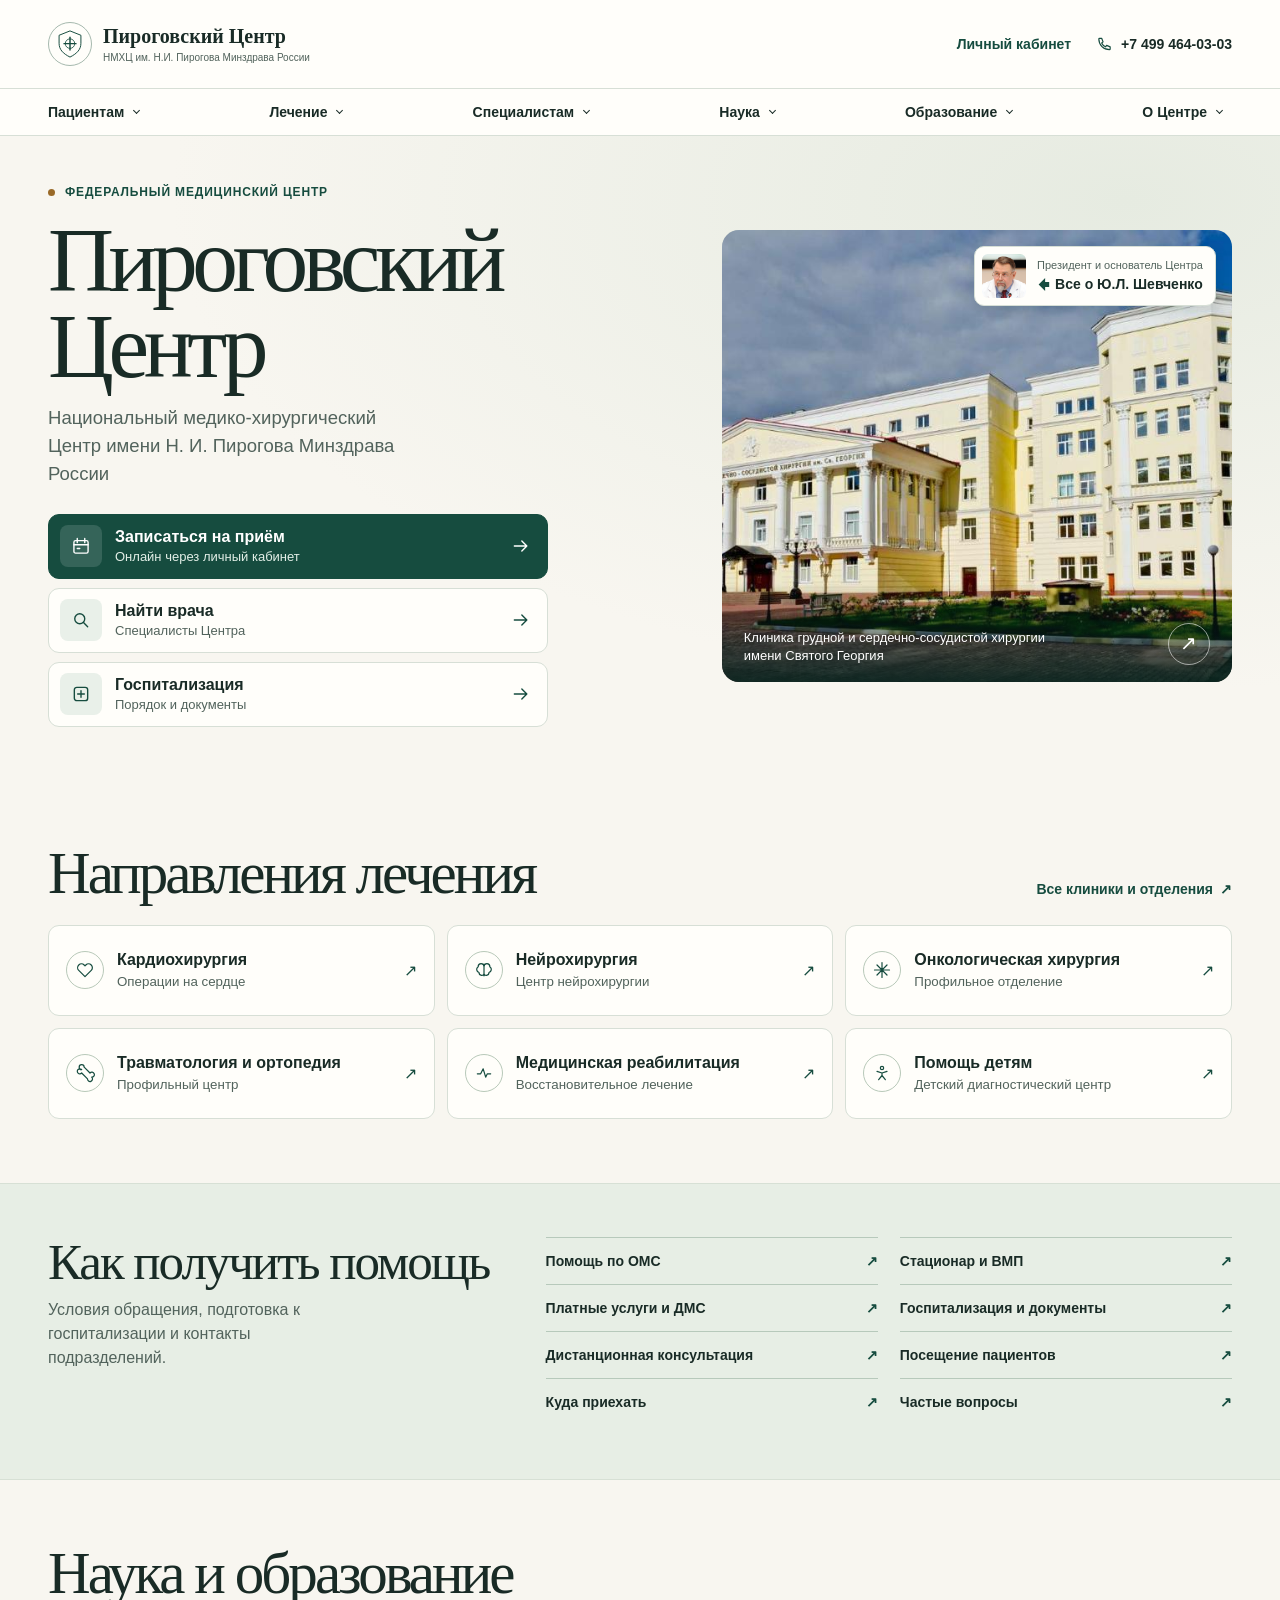
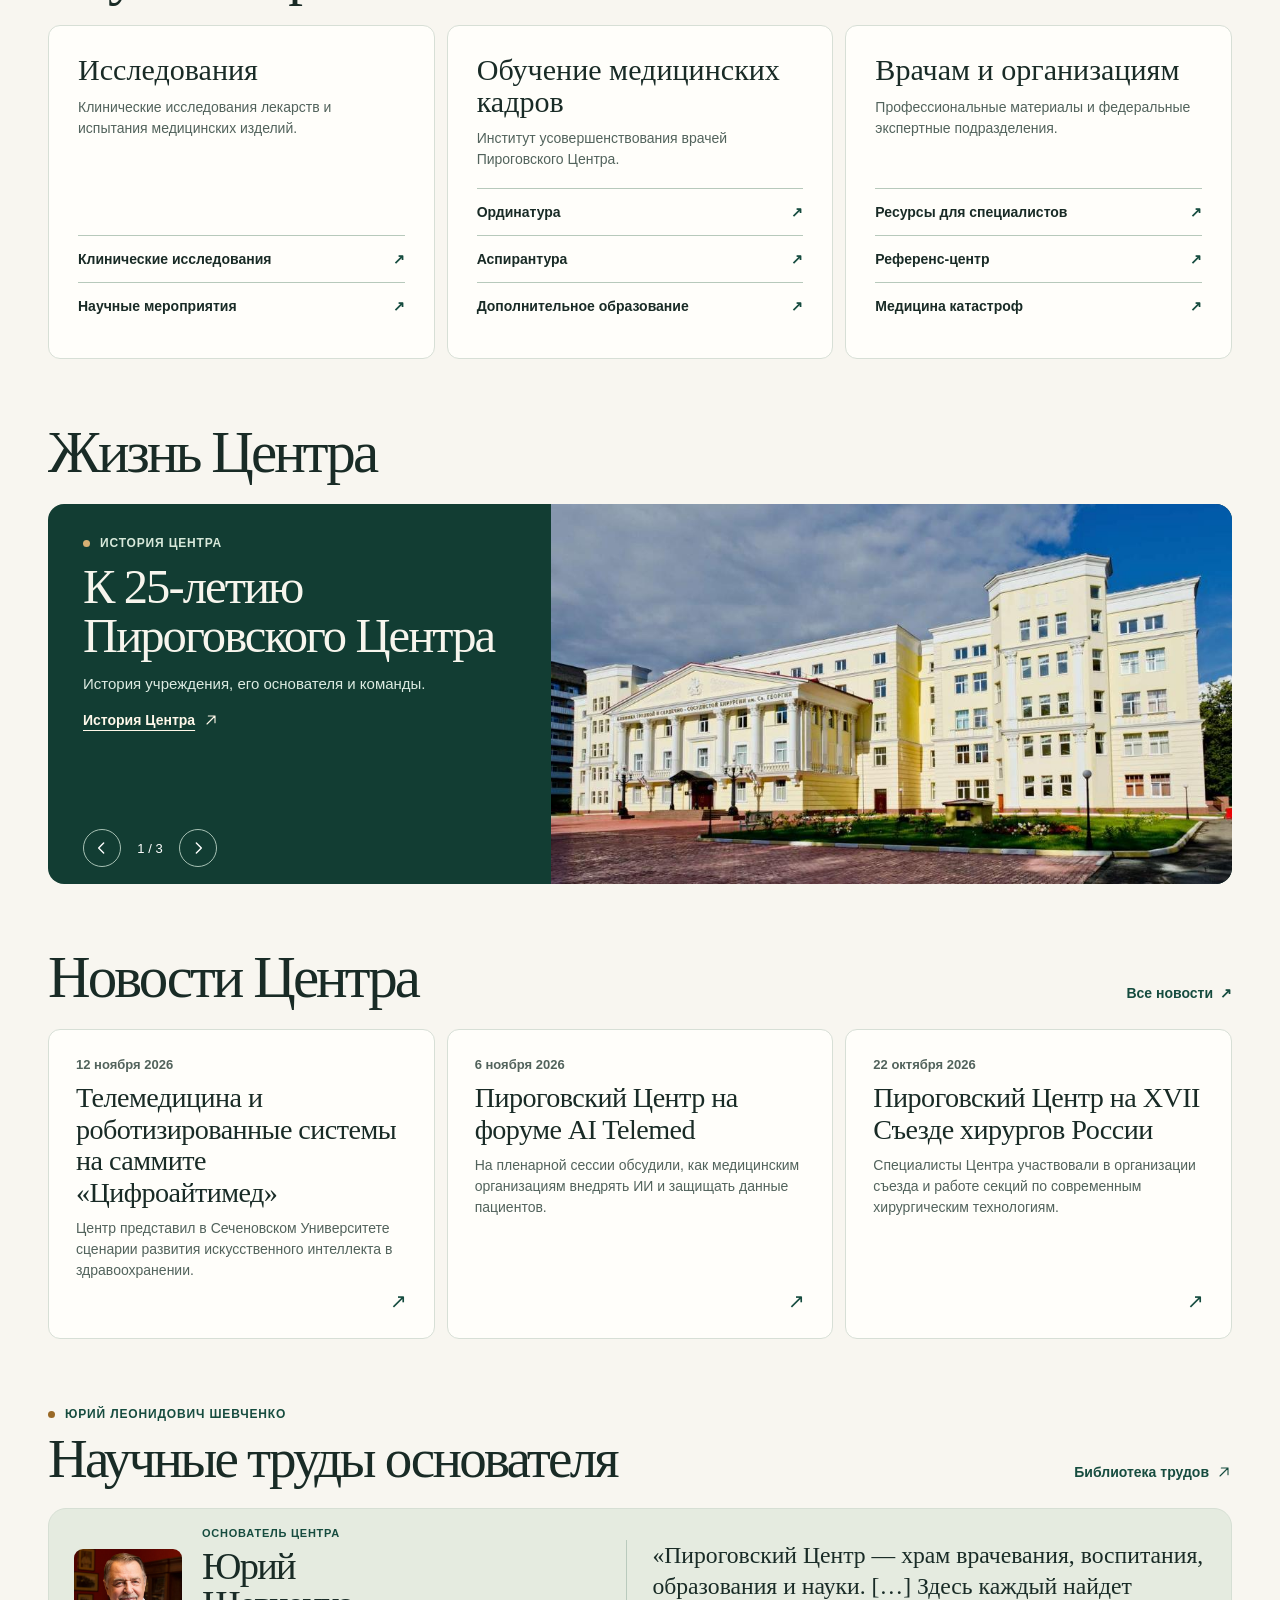
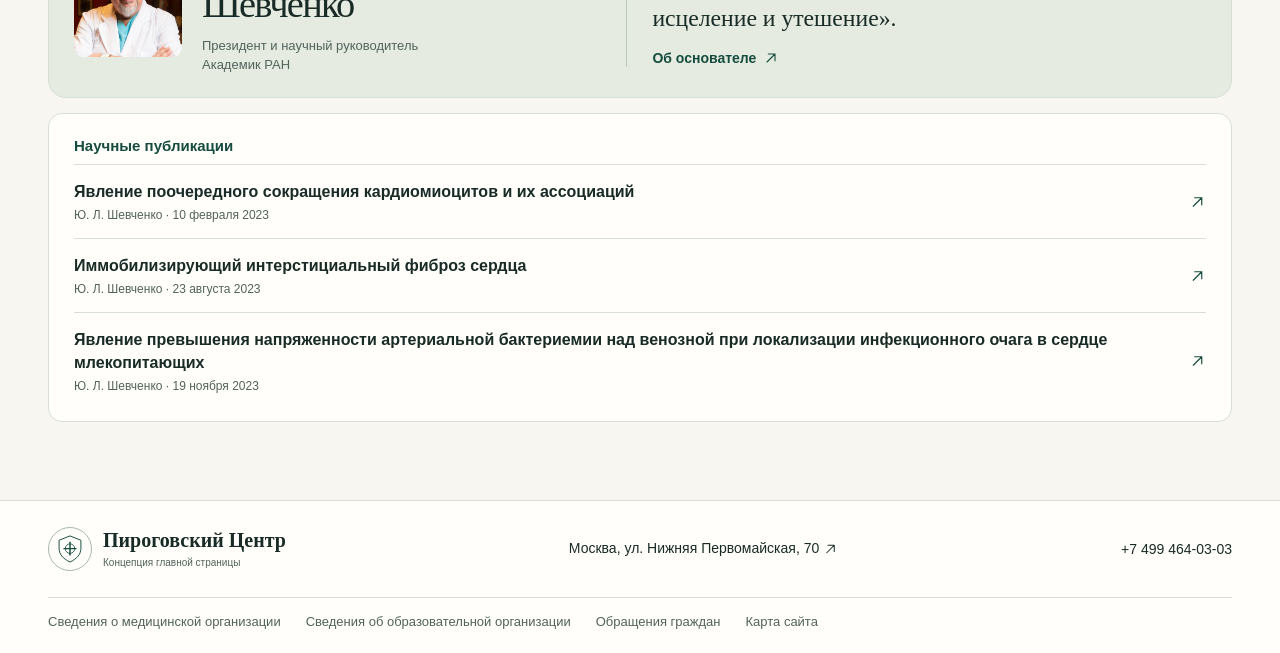
==== prototype/index.html @ cbcdd525 "Publish medical center prototype and site structure" ====
<!doctype html>
<html lang="ru">
<head>
  <meta charset="utf-8">
  <meta name="viewport" content="width=device-width, initial-scale=1">
  <meta name="robots" content="noindex">
  <meta name="description" content="Концепция главной страницы Пироговского Центра.">
  <title>Пироговский Центр — прототип главной</title>
  <link rel="stylesheet" href="styles.css">
  <script src="prototype.js" defer></script>
</head>
<body>
  <a class="skip" href="#main">К основному содержанию</a>
  <header class="site-header">
    <div class="wrap header-row">
      <a href="#main" class="brand"><span class="brand-mark" aria-hidden="true"><svg viewBox="0 0 44 44" fill="none"><path d="M22 4 37 10v11c0 8.5-5.2 14-15 19C12.2 35 7 29.5 7 21V10L22 4Z" stroke="currentColor" stroke-width="1.35"/><path d="M22 12v19M13 21.5h18" stroke="currentColor" stroke-width="2"/><circle cx="22" cy="21.5" r="6.5" stroke="currentColor" stroke-width="1.15"/></svg></span><span><strong>Пироговский Центр</strong><small>НМХЦ им. Н.И. Пирогова Минздрава России</small></span></a>
      <button class="mobile-toggle" type="button" aria-expanded="false" aria-controls="navigation" aria-label="Открыть меню"><svg aria-hidden="true" viewBox="0 0 24 24" fill="none" stroke="currentColor" stroke-width="1.65" stroke-linecap="round" stroke-linejoin="round"><path d="M4 7h16M4 12h16M4 17h16"/></svg></button>
      <div class="header-tools"><a class="cabinet" href="https://www.pirogov-center.ru/appointment/">Личный кабинет</a><a class="header-phone" href="tel:+74994640303"><svg aria-hidden="true" viewBox="0 0 24 24" fill="none" stroke="currentColor" stroke-width="1.65" stroke-linecap="round" stroke-linejoin="round"><path d="M8 4H5a1 1 0 0 0-1 1 15 15 0 0 0 15 15 1 1 0 0 0 1-1v-3l-5-2-1.5 2a11 11 0 0 1-5.5-5.5L10 9Z"/></svg> <span>+7 499 464-03-03</span></a></div>
    </div>
    <nav id="navigation" aria-label="Основное меню"><div class="wrap nav-row">
        <details name="main-menu"><summary>Пациентам</summary><div class="nav-panel"><a href="#patient-guide">Как обратиться</a><a href="https://www.pirogov-center.ru/appointment/">Запись на приём</a><a href="https://www.pirogov-center.ru/patient/specialists/">Врачи</a><a href="https://www.pirogov-center.ru/patient/hospital/terms-admission/">Госпитализация</a><a href="https://www.pirogov-center.ru/patient/hospital/compulsory-health-insurance/">Помощь по ОМС</a><a href="https://www.pirogov-center.ru/patient/price/">Платные услуги и ДМС</a><a href="https://www.pirogov-center.ru/patient/telemedicine/">Телемедицина</a><a href="https://www.pirogov-center.ru/appointment/">Личный кабинет</a></div></details>
        <details name="main-menu"><summary>Лечение</summary><div class="nav-panel"><a href="#treatment">Направления лечения</a><a href="https://www.pirogov-center.ru/patient/hospital/department/">Клиники и отделения</a><a href="https://www.pirogov-center.ru/patient/policlinics/">Амбулаторная помощь</a><a href="https://www.pirogov-center.ru/patient/helping-children/">Помощь детям</a><a href="https://www.pirogov-center.ru/patient/innovative-technologies/">Технологии и диагностика</a></div></details>
        <details name="main-menu"><summary>Специалистам</summary><div class="nav-panel"><a href="https://www.pirogov-center.ru/specialist/">Ресурсы для специалистов</a><a href="https://www.pirogov-center.ru/about/press-centre/events/">Конференции</a><a href="https://www.pirogov-center.ru/specialist/reference-center/">Референс-центр</a><a href="https://www.pirogov-center.ru/about/structure/federal-center-disaster-medicine/">Медицина катастроф</a></div></details>
        <details name="main-menu"><summary>Наука</summary><div class="nav-panel"><a href="https://www.pirogov-center.ru/science/clinical-trials/">Клинические исследования и испытания</a><a href="https://www.pirogov-center.ru/about/press-centre/events/">Научные мероприятия</a><a href="https://www.pirogov-center.ru/about/structure/local-ethical-committee/">Этический комитет</a><a href="https://www.pirogov-center.ru/about/structure/dissertational-council/">Диссертационный совет</a><a href="#academic">Наука и образование на главной</a></div></details>
        <details name="main-menu"><summary>Образование</summary><div class="nav-panel"><a href="https://www.pirogov-center.ru/education/institute/">Институт усовершенствования врачей</a><a href="https://www.pirogov-center.ru/education/institute/traineeship/">Ординатура</a><a href="https://www.pirogov-center.ru/education/institute/postgraduate/">Аспирантура</a><a href="https://www.pirogov-center.ru/education/institute/additional-education/">Дополнительное образование</a><a href="https://www.pirogov-center.ru/education/institute/common/">Сведения об образовательной организации</a></div></details>
        <details name="main-menu"><summary>О Центре</summary><div class="nav-panel"><a href="https://www.pirogov-center.ru/about/">Сведения о медицинской организации</a><a href="https://www.pirogov-center.ru/about/license/">Лицензии</a><a href="https://www.pirogov-center.ru/about/structure/">Структура и управление</a><a href="#news">Новости</a><a href="#heritage">Основатель</a><a href="https://www.pirogov-center.ru/about/contacts/">Адреса и контакты</a></div></details>
      </div></nav>
  </header>
  <main id="main">
    <div class="intro">
      <div class="wrap hero">
        <div class="hero-copy">
          <p class="eyebrow"><span></span> Федеральный медицинский центр</p>
          <h1>Пироговский<br>Центр</h1>
          <p class="hero-subtitle">Национальный медико-хирургический Центр имени Н. И. Пирогова Минздрава России</p>
          <div class="patient-actions" id="patients" aria-label="Действия пациента">
            <a class="action primary" href="https://www.pirogov-center.ru/appointment/"><span class="action-icon"><svg aria-hidden="true" viewBox="0 0 24 24" fill="none" stroke="currentColor" stroke-width="1.65" stroke-linecap="round" stroke-linejoin="round"><rect x="3.5" y="5.5" width="17" height="15" rx="2"/><path d="M7.5 3v5m9-5v5m-13 2.5h17m-13 4.5h3"/></svg></span><span class="action-copy"><strong>Записаться на приём</strong><small>Онлайн через личный кабинет</small></span><span class="action-arrow"><svg aria-hidden="true" viewBox="0 0 24 24" fill="none" stroke="currentColor" stroke-width="1.65" stroke-linecap="round" stroke-linejoin="round"><path d="M4 12h15m-6-6 6 6-6 6"/></svg></span></a>
            <a class="action" href="https://www.pirogov-center.ru/patient/specialists/"><span class="action-icon"><svg aria-hidden="true" viewBox="0 0 24 24" fill="none" stroke="currentColor" stroke-width="1.65" stroke-linecap="round" stroke-linejoin="round"><circle cx="10.5" cy="10.5" r="6"/><path d="m15 15 5 5"/></svg></span><span class="action-copy"><strong>Найти врача</strong><small>Специалисты Центра</small></span><span class="action-arrow"><svg aria-hidden="true" viewBox="0 0 24 24" fill="none" stroke="currentColor" stroke-width="1.65" stroke-linecap="round" stroke-linejoin="round"><path d="M4 12h15m-6-6 6 6-6 6"/></svg></span></a>
            <a class="action" href="https://www.pirogov-center.ru/patient/hospital/terms-admission/"><span class="action-icon"><svg aria-hidden="true" viewBox="0 0 24 24" fill="none" stroke="currentColor" stroke-width="1.65" stroke-linecap="round" stroke-linejoin="round"><rect x="4" y="4" width="16" height="16" rx="3"/><path d="M12 8v8m-4-4h8"/></svg></span><span class="action-copy"><strong>Госпитализация</strong><small>Порядок и документы</small></span><span class="action-arrow"><svg aria-hidden="true" viewBox="0 0 24 24" fill="none" stroke="currentColor" stroke-width="1.65" stroke-linecap="round" stroke-linejoin="round"><path d="M4 12h15m-6-6 6 6-6 6"/></svg></span></a>
          </div>
        </div>
        <figure class="hero-photo">
          <img src="assets/campus.jpg" alt="Здание клиники Пироговского Центра" width="960" height="540" fetchpriority="high">
          <a class="founder-link" href="https://www.pirogov-center.ru/about/management/president/">
            <img src="assets/founder-portrait.png" alt="" width="44" height="44">
            <span>
              <small>Президент и основатель Центра</small>
              <strong><svg aria-hidden="true" viewBox="0 0 16 20" fill="currentColor"><path d="M2 10 10 2v5h5v6h-5v5Z"/></svg>Все о Ю.Л. Шевченко</strong>
            </span>
          </a>
          <figcaption><span>Клиника грудной и сердечно-сосудистой хирургии<br>имени Святого Георгия</span><a href="https://www.pirogov-center.ru/about/contacts/" aria-label="Адреса и контакты Центра"><span aria-hidden="true" class="route-arrow">↗</span></a></figcaption>
        </figure>
      </div>
    </div>

    <section class="wrap clinical page-section" id="treatment" aria-labelledby="treatment-title">
      <div class="section-heading"><h2 id="treatment-title">Направления лечения</h2><a class="text-link" href="https://www.pirogov-center.ru/patient/hospital/department/">Все клиники и отделения <span aria-hidden="true" class="route-arrow">↗</span></a></div>
      <div class="clinical-grid">
        <a class="clinical-card" href="https://www.pirogov-center.ru/patient/hospital/department/detail.php?ID=2399"><span class="clinical-icon"><svg aria-hidden="true" viewBox="0 0 24 24" fill="none" stroke="currentColor" stroke-width="1.45" stroke-linecap="round" stroke-linejoin="round"><path d="M12 20 4.5 12.5A4.5 4.5 0 0 1 11 6l1 1 1-1a4.5 4.5 0 0 1 6.5 6.5Z"/></svg></span><span><strong>Кардиохирургия</strong><small>Операции на сердце</small></span><span aria-hidden="true" class="route-arrow">↗</span></a>
        <a class="clinical-card" href="https://www.pirogov-center.ru/patient/hospital/department/detail.php?ID=2396"><span class="clinical-icon"><svg aria-hidden="true" viewBox="0 0 24 24" fill="none" stroke="currentColor" stroke-width="1.45" stroke-linecap="round" stroke-linejoin="round"><path d="M12 5v14m0-11c0-5-7-5-7 0-3 2-2 6 1 7 0 4 6 5 6 1m0-8c0-5 7-5 7 0 3 2 2 6-1 7 0 4-6 5-6 1"/></svg></span><span><strong>Нейрохирургия</strong><small>Центр нейрохирургии</small></span><span aria-hidden="true" class="route-arrow">↗</span></a>
        <a class="clinical-card" href="https://www.pirogov-center.ru/patient/hospital/department/detail.php?ID=2377"><span class="clinical-icon"><svg aria-hidden="true" viewBox="0 0 24 24" fill="none" stroke="currentColor" stroke-width="1.45" stroke-linecap="round" stroke-linejoin="round"><path d="M12 3v18m-9-9h18M6 6l12 12M18 6 6 18"/></svg></span><span><strong>Онкологическая хирургия</strong><small>Профильное отделение</small></span><span aria-hidden="true" class="route-arrow">↗</span></a>
        <a class="clinical-card" href="https://www.pirogov-center.ru/patient/hospital/department/detail.php?ID=2386"><span class="clinical-icon"><svg aria-hidden="true" viewBox="0 0 24 24" fill="none" stroke="currentColor" stroke-width="1.45" stroke-linecap="round" stroke-linejoin="round"><path d="M8 8a3 3 0 1 1 3-3l7 7a3 3 0 1 1 2 5 3 3 0 1 1-5 2l-7-7a3 3 0 1 1 0-4Z"/></svg></span><span><strong>Травматология и ортопедия</strong><small>Профильный центр</small></span><span aria-hidden="true" class="route-arrow">↗</span></a>
        <a class="clinical-card" href="https://www.pirogov-center.ru/patient/hospital/department/detail.php?ID=37942"><span class="clinical-icon"><svg aria-hidden="true" viewBox="0 0 24 24" fill="none" stroke="currentColor" stroke-width="1.45" stroke-linecap="round" stroke-linejoin="round"><path d="M4 13h4l3-6 3 10 2-4h4"/></svg></span><span><strong>Медицинская реабилитация</strong><small>Восстановительное лечение</small></span><span aria-hidden="true" class="route-arrow">↗</span></a>
        <a class="clinical-card" href="https://www.pirogov-center.ru/patient/helping-children/"><span class="clinical-icon"><svg aria-hidden="true" viewBox="0 0 24 24" fill="none" stroke="currentColor" stroke-width="1.45" stroke-linecap="round" stroke-linejoin="round"><path d="M12 4a2 2 0 1 0 0 4 2 2 0 1 0 0-4m-6 6 6 2 6-2m-6 2v3m0 0-4 5m4-5 4 5"/></svg></span><span><strong>Помощь детям</strong><small>Детский диагностический центр</small></span><span aria-hidden="true" class="route-arrow">↗</span></a>
      </div>
    </section>
    <section class="patient-band" id="patient-guide" aria-labelledby="guide-title">
      <div class="wrap patient-grid"><div><h2 id="guide-title">Как получить помощь</h2><p>Условия обращения, подготовка к госпитализации и контакты подразделений.</p></div>
      <div class="guide-links">
      <a href="https://www.pirogov-center.ru/patient/hospital/compulsory-health-insurance/">Помощь по ОМС</a><a href="https://www.pirogov-center.ru/patient/hospital/">Стационар и ВМП</a><a href="https://www.pirogov-center.ru/patient/price/">Платные услуги и ДМС</a><a href="https://www.pirogov-center.ru/patient/hospital/terms-admission/">Госпитализация и документы</a><a href="https://www.pirogov-center.ru/patient/telemedicine/">Дистанционная консультация</a><a href="https://www.pirogov-center.ru/patient/info/poryadok-organizacii-posescheniya-pacienta-v-stacionare/">Посещение пациентов</a><a href="https://www.pirogov-center.ru/about/contacts/">Куда приехать</a><a href="https://www.pirogov-center.ru/patient/info/faq/">Частые вопросы</a></div></div>
    </section>
    <section class="wrap page-section academic" id="academic" aria-labelledby="academic-title">
      <div class="section-heading"><h2 id="academic-title">Наука и образование</h2></div>
      <div class="academic-grid">
      <article><h3>Исследования</h3><p>Клинические исследования лекарств и испытания медицинских изделий.</p><div><a href="https://www.pirogov-center.ru/science/clinical-trials/">Клинические исследования</a><a href="https://www.pirogov-center.ru/about/press-centre/events/">Научные мероприятия</a></div></article><article><h3>Обучение медицинских кадров</h3><p>Институт усовершенствования врачей Пироговского Центра.</p><div><a href="https://www.pirogov-center.ru/education/institute/traineeship/">Ординатура</a><a href="https://www.pirogov-center.ru/education/institute/postgraduate/">Аспирантура</a><a href="https://www.pirogov-center.ru/education/institute/additional-education/">Дополнительное образование</a></div></article><article><h3>Врачам и организациям</h3><p>Профессиональные материалы и федеральные экспертные подразделения.</p><div><a href="https://www.pirogov-center.ru/specialist/">Ресурсы для специалистов</a><a href="https://www.pirogov-center.ru/specialist/reference-center/">Референс-центр</a><a href="https://www.pirogov-center.ru/about/structure/federal-center-disaster-medicine/">Медицина катастроф</a></div></article>
      </div>
    </section>
    <section class="wrap section-heading centre-heading" aria-labelledby="centre-title">
      <h2 id="centre-title">Жизнь Центра</h2>
    </section>
    <section class="wrap spotlight" aria-label="Карусель материалов о Центре" aria-roledescription="карусель">
      <div class="slides" id="spotlight-slides">
        <article class="slide" aria-roledescription="слайд" aria-label="1 из 3">
          <div class="slide-copy">
            <p class="eyebrow"><span></span> История Центра</p>
            <h2>К 25-летию<br>Пироговского Центра</h2>
            <p>История учреждения, его основателя и команды.</p>
            <a class="slide-link" href="https://www.pirogov-center.ru/our-history/">История Центра <svg aria-hidden="true" viewBox="0 0 24 24" fill="none" stroke="currentColor" stroke-width="1.65" stroke-linecap="round" stroke-linejoin="round"><path d="M6 18 18 6M8 6h10v10"/></svg></a>
          </div>
          <img src="assets/campus.jpg" alt="Клиника грудной и сердечно-сосудистой хирургии имени Святого Георгия" width="960" height="540">
        </article>
        <article class="slide" aria-roledescription="слайд" aria-label="2 из 3" hidden>
          <div class="slide-copy">
            <p class="eyebrow"><span></span> Технологии</p>
            <h2>Современная<br>хирургия</h2>
            <p>Инновационные технологии в клинической практике Центра.</p>
            <a class="slide-link" href="https://www.pirogov-center.ru/patient/innovative-technologies/">Технологии Центра <svg aria-hidden="true" viewBox="0 0 24 24" fill="none" stroke="currentColor" stroke-width="1.65" stroke-linecap="round" stroke-linejoin="round"><path d="M6 18 18 6M8 6h10v10"/></svg></a>
          </div>
          <img src="assets/surgery.jpg" alt="Иллюстрация: медицинская команда в операционной">
        </article>
        <article class="slide award-slide" aria-roledescription="слайд" aria-label="3 из 3" hidden>
          <div class="slide-copy">
            <p class="eyebrow"><span></span> Государственная награда</p>
            <h2>Орден<br>«За доблестный труд»</h2>
            <p>В 2024 году награду получил коллектив Пироговского Центра.</p>
            <a class="slide-link" href="https://www.pirogov-center.ru/about/press-centre/news/detail.php?ID=70765">О награждении <svg aria-hidden="true" viewBox="0 0 24 24" fill="none" stroke="currentColor" stroke-width="1.65" stroke-linecap="round" stroke-linejoin="round"><path d="M6 18 18 6M8 6h10v10"/></svg></a>
          </div>
          <div class="award-year" aria-hidden="true">2024</div>
        </article>
      </div>
      <div class="carousel-controls" aria-label="Управление каруселью">
        <button type="button" data-shift="-1" aria-label="Предыдущий слайд" aria-controls="spotlight-slides"><svg aria-hidden="true" viewBox="0 0 24 24" fill="none" stroke="currentColor" stroke-width="1.65" stroke-linecap="round" stroke-linejoin="round"><path d="m14 6-6 6 6 6"/></svg></button>
        <span id="slide-count" aria-live="polite" aria-atomic="true">1 / 3</span>
        <button type="button" data-shift="1" aria-label="Следующий слайд" aria-controls="spotlight-slides"><svg aria-hidden="true" viewBox="0 0 24 24" fill="none" stroke="currentColor" stroke-width="1.65" stroke-linecap="round" stroke-linejoin="round"><path d="m10 6 6 6-6 6"/></svg></button>
      </div>
    </section>
    <section class="wrap news" id="news" aria-labelledby="news-title">
      <div class="section-heading">
        <h2 id="news-title">Новости Центра</h2>
        <a class="text-link" href="https://www.pirogov-center.ru/about/press-centre/news/">Все новости <span aria-hidden="true" class="route-arrow">↗</span></a>
      </div>
      <div class="news-grid">
        <article class="news-card">
          <a href="https://www.pirogov-center.ru/about/press-centre/news/detail.php?ID=75643" aria-labelledby="news-digital">
            <time datetime="2026-11-12">12 ноября 2026</time>
            <h3 id="news-digital">Телемедицина и роботизированные системы на саммите «Цифроайтимед»</h3>
            <p>Центр представил в Сеченовском Университете сценарии развития искусственного интеллекта в здравоохранении.</p>
            <span class="news-arrow" aria-hidden="true">↗</span>
          </a>
        </article>
        <article class="news-card">
          <a href="https://www.pirogov-center.ru/about/press-centre/news/detail.php?ID=75613" aria-labelledby="news-ai">
            <time datetime="2026-11-06">6 ноября 2026</time>
            <h3 id="news-ai">Пироговский Центр на форуме AI Telemed</h3>
            <p>На пленарной сессии обсудили, как медицинским организациям внедрять ИИ и защищать данные пациентов.</p>
            <span class="news-arrow" aria-hidden="true">↗</span>
          </a>
        </article>
        <article class="news-card">
          <a href="https://www.pirogov-center.ru/about/press-centre/news/detail.php?ID=75563" aria-labelledby="news-surgeons">
            <time datetime="2026-10-22">22 октября 2026</time>
            <h3 id="news-surgeons">Пироговский Центр на XVII Съезде хирургов России</h3>
            <p>Специалисты Центра участвовали в организации съезда и работе секций по современным хирургическим технологиям.</p>
            <span class="news-arrow" aria-hidden="true">↗</span>
          </a>
        </article>
      </div>
    </section>
    <section class="wrap heritage" id="heritage" aria-labelledby="heritage-title">
      <div class="section-heading">
        <div><p class="eyebrow"><span></span> Юрий Леонидович Шевченко</p><h2 id="heritage-title">Научные труды основателя</h2></div>
        <a class="text-link" href="https://www.pirogov-center.ru/about/management/president/library/">Библиотека трудов <svg aria-hidden="true" viewBox="0 0 24 24" fill="none" stroke="currentColor" stroke-width="1.65" stroke-linecap="round" stroke-linejoin="round"><path d="M6 18 18 6M8 6h10v10"/></svg></a>
      </div>
        <aside class="founder" aria-labelledby="founder-name">
          <div class="founder-top">
            <img src="assets/portrait-fallback.png" alt="Юрий Леонидович Шевченко" width="400" height="400" loading="lazy">
            <div class="founder-label">
              <p>Основатель Центра</p>
              <h2 id="founder-name">Юрий<br>Шевченко</h2>
              <span>Президент и научный руководитель<br>Академик РАН</span>
            </div>
          </div>
          <figure class="founder-quote">
            <blockquote>«Пироговский Центр — храм врачевания, воспитания, образования и науки. […] Здесь каждый найдет исцеление и утешение».</blockquote>
            <figcaption><a href="https://www.pirogov-center.ru/about/management/president/">Об основателе <svg aria-hidden="true" viewBox="0 0 24 24" fill="none" stroke="currentColor" stroke-width="1.65" stroke-linecap="round" stroke-linejoin="round"><path d="M6 18 18 6M8 6h10v10"/></svg></a></figcaption>
          </figure>
        </aside>
      <div class="publications">
          <h3>Научные публикации</h3>
          <a class="publication" href="https://www.pirogov-center.ru/specialist/recommended/princip-poocherednogo-sokraschenia-kardiomiocitov/"><span><strong>Явление поочередного сокращения кардиомиоцитов и их ассоциаций</strong><small>Ю. Л. Шевченко · 10 февраля 2023</small></span><svg aria-hidden="true" viewBox="0 0 24 24" fill="none" stroke="currentColor" stroke-width="1.65" stroke-linecap="round" stroke-linejoin="round"><path d="M6 18 18 6M8 6h10v10"/></svg></a>
          <a class="publication" href="https://www.pirogov-center.ru/specialist/recommended/immobiliziruyuschiy-intersticialniy-fibroz-serdca/"><span><strong>Иммобилизирующий интерстициальный фиброз сердца</strong><small>Ю. Л. Шевченко · 23 августа 2023</small></span><svg aria-hidden="true" viewBox="0 0 24 24" fill="none" stroke="currentColor" stroke-width="1.65" stroke-linecap="round" stroke-linejoin="round"><path d="M6 18 18 6M8 6h10v10"/></svg></a>
          <a class="publication" href="https://www.pirogov-center.ru/specialist/recommended/yavlenie-prevysheniya-napryazhennosti-arterialnoy-bakteriemii-nad-venoznoy/"><span><strong>Явление превышения напряженности артериальной бактериемии над венозной при локализации инфекционного очага в сердце млекопитающих</strong><small>Ю. Л. Шевченко · 19 ноября 2023</small></span><svg aria-hidden="true" viewBox="0 0 24 24" fill="none" stroke="currentColor" stroke-width="1.65" stroke-linecap="round" stroke-linejoin="round"><path d="M6 18 18 6M8 6h10v10"/></svg></a>
      </div>
    </section>
  </main>
  <footer class="site-footer">
    <div class="wrap footer-row">
      <a class="brand" href="#main"><span class="brand-mark" aria-hidden="true"><svg viewBox="0 0 44 44" fill="none"><path d="M22 4 37 10v11c0 8.5-5.2 14-15 19C12.2 35 7 29.5 7 21V10L22 4Z" stroke="currentColor" stroke-width="1.35"/><path d="M22 12v19M13 21.5h18" stroke="currentColor" stroke-width="2"/><circle cx="22" cy="21.5" r="6.5" stroke="currentColor" stroke-width="1.15"/></svg></span><span><strong>Пироговский Центр</strong><small>Концепция главной страницы</small></span></a>
      <a href="https://www.pirogov-center.ru/about/contacts/">Москва, ул. Нижняя Первомайская, 70 <svg aria-hidden="true" viewBox="0 0 24 24" fill="none" stroke="currentColor" stroke-width="1.65" stroke-linecap="round" stroke-linejoin="round"><path d="M6 18 18 6M8 6h10v10"/></svg></a>
      <a href="tel:+74994640303">+7 499 464-03-03</a>
    </div>
    <div class="wrap footer-links">
      <a href="https://www.pirogov-center.ru/about/">Сведения о медицинской организации</a><a href="https://www.pirogov-center.ru/education/institute/common/">Сведения об образовательной организации</a><a href="https://www.pirogov-center.ru/patient/appeals/">Обращения граждан</a><a href="https://www.pirogov-center.ru/sitemap/">Карта сайта</a>
    </div>
  </footer>
</body>
</html>
---- prototype/styles.css ----
:root {
  color-scheme: light;
  --paper: #f8f6f0;
  --white: #fffefa;
  --ink: #192b26;
  --green: #164c3f;
  --soft: #52635c;
  --line: #d7dfd6;
  --serif: Georgia, "Times New Roman", serif;
  --sans: Inter, "Segoe UI", Arial, sans-serif;
}
*, *::before, *::after { box-sizing: border-box; }
html { scroll-behavior: smooth; }
body { margin: 0; color: var(--ink); background: var(--paper); font-family: var(--sans); }
a { color: inherit; text-decoration: none; }
a, button { -webkit-tap-highlight-color: transparent; }
button { font: inherit; color: inherit; cursor: pointer; }
button:focus-visible, a:focus-visible { outline: 3px solid #9c6118; outline-offset: 4px; }
[hidden] { display: none !important; }
img { display: block; max-width: 100%; }
svg { width: 20px; height: 20px; flex: none; vertical-align: middle; }
.wrap { width: min(1280px, calc(100% - 96px)); margin-inline: auto; }
.skip { position: fixed; top: 10px; left: 10px; z-index: 5; background: white; padding: 12px; transform: translateY(-150%); }
.skip:focus { transform: translateY(0); }

.site-header { border-bottom: 1px solid var(--line); background: var(--white); position: relative; z-index: 2; }
.header-row { min-height: 88px; display: flex; align-items: center; justify-content: space-between; gap: 22px; }
.brand { display: inline-flex; align-items: center; gap: 11px; }
.brand-mark { display: grid; place-items: center; flex: none; width: 44px; height: 44px; border: 1px solid #a6b9ae; border-radius: 50%; color: var(--green); }
.brand-mark svg { width: 32px; height: 32px; }
.brand strong, .brand small { display: block; }
.brand strong { font: 600 20px/1.14 var(--serif); white-space: nowrap; }
.brand small { color: var(--soft); font-size: 10px; margin-top: 5px; }
.header-phone { display: flex; align-items: center; gap: 8px; white-space: nowrap; font-weight: 650; font-size: 14px; }
.header-phone:hover, .text-link:hover, .footer-row > a:hover { text-decoration: underline; text-underline-offset: 5px; }
.header-phone svg { width: 17px; color: var(--green); }
.mobile-toggle { display: none; }

.intro { background: radial-gradient(ellipse at 88% 10%, #e6ebe1, transparent 60%), var(--paper); }
.hero { display: grid; grid-template-columns: minmax(0, 1.17fr) minmax(0, 1fr); align-items: center; gap: clamp(48px, 6vw, 102px); padding-block: 49px 53px; }
.eyebrow { display: flex; align-items: center; gap: 10px; margin: 0; color: var(--green); font-size: 12px; font-weight: 680; letter-spacing: .07em; text-transform: uppercase; }
.eyebrow span { width: 7px; height: 7px; flex: none; border-radius: 50%; background: #996927; }
h1, h2 { font-family: var(--serif); font-weight: 400; }
h1 { margin: 18px 0 15px; font-size: clamp(58px, 7.15vw, 98px); line-height: .94; letter-spacing: -.06em; }
.hero-subtitle { color: var(--soft); font-size: clamp(15px, 1.45vw, 19px); line-height: 1.5; margin: 0 0 26px; max-width: 36ch; }
.patient-actions { display: grid; gap: 9px; max-width: 500px; }
.action { min-height: 65px; display: flex; align-items: center; gap: 13px; padding: 9px 16px 9px 11px; border-radius: 11px; border: 1px solid var(--line); background: var(--white); transition: background .18s, border-color .18s; }
.action:hover { border-color: #7b9c89; background: #eff4ee; }
.action-icon { display: grid; place-items: center; flex: none; width: 42px; height: 42px; border-radius: 8px; background: #e9f0e9; color: var(--green); }
.action-copy { flex: 1; min-width: 0; }
.action-copy strong, .action-copy small { display: block; }
.action-copy strong { font-size: 16px; font-weight: 650; line-height: 1.2; }
.action-copy small { margin-top: 3px; color: var(--soft); font-size: 13px; line-height: 1.25; }
.action-arrow { color: var(--green); }
.action.primary { color: #fff; background: var(--green); border-color: var(--green); }
.action.primary:hover { background: #103c32; }
.primary .action-icon { color: #fff; background: #ffffff22; }
.primary .action-copy small { color: #e2efe7; }
.primary .action-arrow { color: #fff; }

.founder { min-width: 0; border-radius: 18px; background: #e5ebe0; border: 1px solid #d6dfd4; padding: 24px; }
.founder-top { display: grid; grid-template-columns: minmax(0, 1.05fr) minmax(0, 1fr); align-items: end; gap: 20px; }
.founder-top img { width: 100%; height: auto; aspect-ratio: 1; object-fit: cover; border-radius: 9px; }
.founder-label { padding-bottom: 4px; }
.founder-label p { color: var(--green); font-weight: 650; font-size: 11px; text-transform: uppercase; letter-spacing: .07em; margin: 0 0 9px; }
.founder-label h2 { font-size: clamp(29px, 3.7vw, 55px); line-height: .98; letter-spacing: -.045em; margin: 0 0 12px; }
.founder-label span { color: var(--soft); font-size: 13px; line-height: 1.45; }
.founder-quote { margin: 21px 0 0; border-top: 1px solid #b9cabd; padding-top: 18px; }
.founder-quote blockquote { margin: 0 0 14px; font: 400 clamp(19px, 1.85vw, 26px)/1.34 var(--serif); }
.founder-quote a, .text-link { display: inline-flex; align-items: center; gap: 7px; color: var(--green); font-size: 14px; font-weight: 650; }
.founder-quote a:hover { text-decoration: underline; text-underline-offset: 4px; }
.founder-quote svg, .text-link svg, .slide-link svg { width: 16px; height: 16px; }

.spotlight { position: relative; }
.slide { display: grid; grid-template-columns: .85fr 1.15fr; min-height: 318px; border-radius: 16px; overflow: hidden; color: #f7f5ed; background: #123d33; }
.slide-copy { min-width: 0; padding: 32px 30px 70px 35px; }
.slide .eyebrow { color: #d8e9db; }
.slide .eyebrow span { background: #d6b074; }
.slide h2 { font-size: clamp(32px, 3.8vw, 54px); line-height: 1; letter-spacing: -.04em; margin: 13px 0 12px; }
.slide p:not(.eyebrow) { margin: 0 0 17px; color: #dcebe2; line-height: 1.45; font-size: 15px; }
.slide-link { display: inline-flex; align-items: center; gap: 8px; color: #fff8ea; font-weight: 650; font-size: 14px; text-decoration: underline; text-underline-offset: 5px; }
.slide > img { width: 100%; height: 100%; max-height: 380px; object-fit: cover; }
.award-year { display: grid; place-items: center; min-height: 180px; font: 400 clamp(75px, 14vw, 205px)/1 var(--serif); letter-spacing: -.07em; color: #dfba7d; background: radial-gradient(ellipse at 40% 10%, #486553, #21473b 76%); }
.carousel-controls { display: flex; position: absolute; bottom: 17px; left: 35px; align-items: center; gap: 12px; color: #fff; }
.carousel-controls button { width: 38px; height: 38px; display: grid; place-items: center; background: transparent; border: 1px solid #a7c1b4; border-radius: 50%; }
.carousel-controls button:hover { background: #ffffff28; }
.carousel-controls span { min-width: 34px; text-align: center; font-size: 13px; font-variant-numeric: tabular-nums; }

.heritage { padding-block: 68px 78px; }
.section-heading { display: flex; justify-content: space-between; align-items: end; gap: 18px; margin-bottom: 22px; }
.section-heading h2 { font-size: clamp(37px, 4.6vw, 68px); margin: 10px 0 0; line-height: 1; letter-spacing: -.05em; }
.section-heading .text-link { margin-bottom: 6px; }
.publications { border-radius: 14px; border: 1px solid var(--line); padding: 23px 25px; background: var(--white); }
.publications h3 { margin: 0 0 10px; font-size: 15px; color: var(--green); }
.publication { padding: 16px 0; display: flex; justify-content: space-between; align-items: center; gap: 15px; border-top: 1px solid var(--line); }
.publication:last-child { padding-bottom: 5px; }
.publication:hover strong { text-decoration: underline; text-underline-offset: 4px; }
.publication strong { font-weight: 650; line-height: 1.38; }
.publication small { display: block; margin-top: 5px; color: var(--soft); font-size: 12px; }
.publication svg { color: var(--green); width: 17px; }
.site-footer { background: var(--white); border-top: 1px solid var(--line); }
.footer-row { display: flex; justify-content: space-between; align-items: center; gap: 18px; padding-block: 26px; font-size: 14px; }
.footer-row > a > svg { width: 15px; }

@media (max-width: 1080px) {
  .wrap { width: calc(100% - 64px); }
  .header-row { gap: 16px; }
  .hero { gap: 33px; }
  .founder { padding: 18px; }
  .founder-top { gap: 13px; }
}
@media (max-width: 900px) {
  .header-row { min-height: 69px; }
  .mobile-toggle { display: grid; place-items: center; order: 3; width: 43px; height: 43px; background: transparent; border: 1px solid var(--line); border-radius: 8px; }
  .header-phone { margin-left: auto; }
  .hero { padding-block: 48px; }
  h1 { font-size: clamp(48px, 8vw, 75px); }
}
@media (max-width: 700px) {
  .wrap { width: calc(100% - 36px); }
  .hero { grid-template-columns: minmax(0, 1fr); gap: 21px; padding-block: 28px 25px; }
  h1 { margin: 13px 0 10px; font-size: clamp(47px, 10vw, 64px); line-height: .95; }
  .hero-subtitle { margin-bottom: 18px; }
  .patient-actions { max-width: none; gap: 7px; }
  .action { min-height: 58px; padding: 7px 13px 7px 9px; }
  .action-icon { width: 37px; height: 37px; }
  .action-copy strong { font-size: 15px; }
  .action-copy small { font-size: 12px; }
  .founder { max-width: none; padding: 16px; border-radius: 13px; }
  .founder-top { grid-template-columns: minmax(0, 125px) minmax(0, 1fr); align-items: center; gap: 16px; }
  .founder-label h2 { font-size: clamp(28px, 8vw, 43px); }
  .founder-quote { margin-top: 15px; padding-top: 13px; }
  .founder-quote blockquote { margin-bottom: 10px; }
  .slide { grid-template-columns: minmax(0, 1fr); border-radius: 13px; }
  .slide-copy { padding: 23px 18px 67px; }
  .slide > img, .award-year { order: -1; height: clamp(145px, 48vw, 235px); min-height: 0; }
  .carousel-controls { bottom: 14px; left: 18px; }
  .carousel-controls button { width: 42px; height: 42px; }
  .heritage { padding-block: 44px 48px; }
  .section-heading { align-items: start; flex-direction: column; margin-bottom: 15px; gap: 13px; }
  .publications { padding: 18px; }
  .footer-row { align-items: start; flex-direction: column; }
}
@media (max-width: 460px) {
  .header-row { gap: 9px; min-height: 65px; }
  .brand { gap: 8px; }
  .brand-mark { width: 35px; height: 35px; }
  .brand-mark svg { width: 26px; height: 26px; }
  .brand strong { font-size: 17px; }
  .brand small { font-size: 9px; margin-top: 3px; max-width: 170px; }
  .header-phone { width: 42px; height: 42px; justify-content: center; }
  .header-phone span { position: absolute; width: 1px; height: 1px; padding: 0; overflow: hidden; clip-path: inset(50%); white-space: nowrap; }
}
@media (prefers-reduced-motion: reduce) {
  html { scroll-behavior: auto; }
  .action { transition: none; }
}


.nav-row { display: flex; justify-content: space-between; align-items: center; }
#navigation { border-top: 1px solid var(--line); }
.nav-row details { position: relative; }
.nav-row summary { list-style: none; padding: 14px 10px; min-height: 46px; display: flex; align-items: center; gap: 10px; cursor: pointer; color: var(--ink); font-size: 14px; font-weight: 650; }
.nav-row details:first-child summary { padding-inline-start: 0; }
.nav-row summary::-webkit-details-marker { display: none; }
.nav-row summary::after { content: ""; width: 5px; height: 5px; border: solid currentColor; border-width: 0 1px 1px 0; transform: translateY(-2px) rotate(45deg); }
.nav-row details[open] summary::after { transform: translateY(1px) rotate(-135deg); }
.nav-row summary:hover, .nav-row details[open] summary { color: var(--green); }
.nav-row summary:focus-visible { outline: 3px solid #9c6118; outline-offset: 0; }
.nav-panel { display: grid; position: absolute; top: 100%; inset-inline-start: 0; min-width: 255px; width: max-content; max-width: 305px; background: var(--white); border: 1px solid var(--line); border-radius: 0 0 12px 12px; padding: 8px; box-shadow: 0 14px 24px #18342b19; }
.nav-row details:nth-last-child(-n+2) .nav-panel { inset-inline: auto 0; }
.nav-panel a { display: flex; align-items: center; min-height: 42px; padding: 9px 11px; border-radius: 6px; font-size: 14px; line-height: 1.3; }
.nav-panel a:hover { background: #e9f0e9; }
.header-tools { display: flex; align-items: center; margin-left: auto; gap: 25px; }
.cabinet { color: var(--green); font-weight: 650; font-size: 14px; }
.cabinet:hover { text-decoration: underline; }
.hero-photo { margin: 0; overflow: hidden; border-radius: 17px; isolation: isolate; position: relative; background: #cdd8ce; min-height: 360px; }
.hero-photo > img { width: 100%; height: 100%; min-height: inherit; aspect-ratio: 1.13; object-fit: cover; object-position: 48% 50%; }
.founder-link { position: absolute; top: 16px; right: 16px; display: flex; align-items: center; gap: 11px; padding: 7px 12px 7px 7px; border: 1px solid var(--line); border-radius: 10px; background: var(--white); box-shadow: 0 4px 14px #09251f26; }
.founder-link img { flex: none; width: 44px; height: 44px; object-fit: cover; border-radius: 6px; }
.founder-link strong, .founder-link small { display: block; line-height: 1.25; }
.founder-link strong { display: flex; align-items: center; gap: 5px; margin-top: 3px; font-size: 14px; }
.founder-link small { color: var(--soft); font-size: 11px; }
.founder-link svg { width: 13px; height: 17px; color: var(--green); }
.founder-link:hover strong { text-decoration: underline; text-underline-offset: 3px; }
.hero-photo figcaption { position: absolute; inset: auto 0 0; display: flex; gap: 14px; justify-content: space-between; align-items: end; padding: 40px 22px 17px; color: white; background: linear-gradient(transparent, #09251fe8); font-size: 13px; line-height: 1.35; }
.hero-photo figcaption a { flex: none; width: 42px; height: 42px; display: grid; place-items: center; border: 1px solid #ffffff90; border-radius: 50%; font-size: 20px; }
.hero-photo figcaption a:hover { background: #ffffff23; }
.page-section { padding-block: clamp(36px, 5vw, 70px); }
.page-section h2, .centre-heading h2, .news h2 { font-size: clamp(35px, 4.8vw, 59px); margin: 0; }
.clinical-grid, .academic-grid { display: grid; grid-template-columns: repeat(3, minmax(0, 1fr)); gap: 12px; }
.clinical-card { padding: 17px; display: flex; align-items: center; gap: 13px; background: var(--white); border: 1px solid var(--line); border-radius: 11px; min-height: 91px; }
.clinical-card:hover { border-color: #799780; background: #eff4ee; }
.clinical-card strong, .clinical-card small { display: block; line-height: 1.3; }
.clinical-card small { color: var(--soft); margin-top: 3px; }
.clinical-card .route-arrow { flex: none; color: var(--green); margin-left: auto; }
.clinical-icon { color: var(--green); width: 38px; height: 38px; display: grid; place-items: center; flex: none; border-radius: 50%; border: 1px solid #b8c9b9; }
.patient-band { background: #e7eee5; border-block: 1px solid #d7e0d5; padding-block: clamp(30px, 4.2vw, 56px); }
.patient-grid { display: grid; grid-template-columns: .8fr 1.2fr; align-items: start; gap: 40px; }
.patient-grid h2 { font-size: clamp(33px, 4vw, 51px); line-height: 1; letter-spacing: -.04em; margin: 0; }
.patient-grid p { max-width: 34ch; color: var(--soft); line-height: 1.5; margin: 10px 0 0; }
.guide-links { display: grid; grid-template-columns: 1fr 1fr; column-gap: 22px; }
.guide-links a, .academic-grid article a { border-top: 1px solid #b7c9bb; min-height: 47px; display: flex; align-items: center; justify-content: space-between; padding-block: 8px; gap: 8px; font-size: 14px; font-weight: 650; }
.guide-links a::after, .academic-grid article a::after { content: "↗"; flex: none; color: var(--green); }
.guide-links a:hover, .academic-grid article a:hover, .footer-links a:hover { text-decoration: underline; text-underline-offset: 4px; }
.academic-grid article { display: flex; flex-direction: column; padding: clamp(16px, 2.3vw, 29px); border: 1px solid var(--line); border-radius: 12px; background: var(--white); }
.academic-grid h3 { margin: 0; font: 400 clamp(24px, 2.35vw, 34px)/1.05 var(--serif); }
.academic-grid p { margin: 10px 0 18px; color: var(--soft); font-size: 14px; line-height: 1.5; }
.academic-grid article > div { margin-top: auto; }
.centre-heading { margin-inline: auto; }
.news { padding-top: clamp(36px, 5vw, 66px); }
.news-grid { display: grid; grid-template-columns: repeat(3, minmax(0, 1fr)); gap: 12px; }
.news-card { display: flex; }
.news-card a { display: flex; flex: 1; flex-direction: column; gap: 10px; padding: clamp(17px, 2.2vw, 27px); border: 1px solid var(--line); border-radius: 12px; background: var(--white); }
.news-card a:hover { border-color: #799780; background: #eff4ee; }
.news-card time { color: var(--soft); font-size: 13px; font-weight: 550; }
.news-card h3 { margin: 0; font: 400 clamp(23px, 2.2vw, 32px)/1.12 var(--serif); letter-spacing: -.02em; }
.news-card p { margin: 0; color: var(--soft); font-size: 14px; line-height: 1.5; }
.news-arrow { margin-top: auto; align-self: end; color: var(--green); font-size: 20px; line-height: 1; }
.heritage > .section-heading h2 { font-size: clamp(34px, 4.4vw, 55px); }
.heritage .founder { margin-bottom: 15px; display: grid; grid-template-columns: .95fr 1.05fr; align-items: center; gap: 28px; padding: 18px 25px; }
.heritage .founder-top { grid-template-columns: 108px minmax(0, 1fr); align-items: center; }
.heritage .founder-label h2 { font-size: clamp(27px, 3vw, 43px); }
.heritage .founder-quote { padding: 0 0 0 25px; margin: 0; border-top: 0; border-left: 1px solid #b9cabd; }
.footer-links { display: flex; flex-wrap: wrap; gap: 12px 25px; padding-block: 16px 24px; border-top: 1px solid var(--line); font-size: 13px; color: var(--soft); }
@media (max-width: 900px) {
  #navigation { display: none; position: absolute; inset: 100% 0 auto; background: var(--white); border-bottom: 1px solid var(--line); max-height: calc(100dvh - 69px); overflow: auto; box-shadow: 0 14px 24px #18342b19; }
  #navigation.mobile-open { display: block; }
  .nav-row { display: block; padding-block: 4px 12px; }
  .nav-row details { border-bottom: 1px solid var(--line); }
  .nav-row summary, .nav-row details:first-child summary { justify-content: space-between; padding-inline: 6px; }
  .nav-panel { position: static; width: auto; min-width: 0; max-width: none; border: 0; padding: 0 0 5px 9px; box-shadow: none; }
  .clinical-grid { grid-template-columns: repeat(2, minmax(0, 1fr)); }
  .header-tools { gap: 16px; }
}
@media (max-width: 700px) {
  .hero-photo { min-height: 0; border-radius: 12px; }
  .hero-photo > img { aspect-ratio: 1.65; }
  .founder-link { top: 10px; right: 10px; gap: 8px; }
  .founder-link img { width: 36px; height: 36px; }
  .hero-photo figcaption { padding-inline: 14px; padding-bottom: 10px; }
  .patient-grid, .academic-grid, .heritage .founder { grid-template-columns: minmax(0, 1fr); gap: 17px; }
  .news-grid { grid-template-columns: minmax(0, 1fr); }
  .heritage .founder { padding: 15px; }
  .heritage .founder-quote { border-left: 0; border-top: 1px solid #b9cabd; padding: 12px 0 0; }
  .clinical-card { padding: 12px; }
  .clinical-card small { font-size: 12px; }
}
@media (max-width: 460px) {
  .header-tools .cabinet { display: none; }
  .guide-links { grid-template-columns: minmax(0, 1fr); }
  .clinical-grid { grid-template-columns: minmax(0, 1fr); gap: 8px; }
  .clinical-card { min-height: 68px; }
}

@media (max-width: 370px) {
  .header-row .brand { min-width: 0; }
  .header-row .brand strong { font-size: 15px; }
  .header-row .brand-mark { width: 31px; height: 31px; }
  .header-row .header-phone, .header-row .mobile-toggle { flex: none; width: 38px; }
}
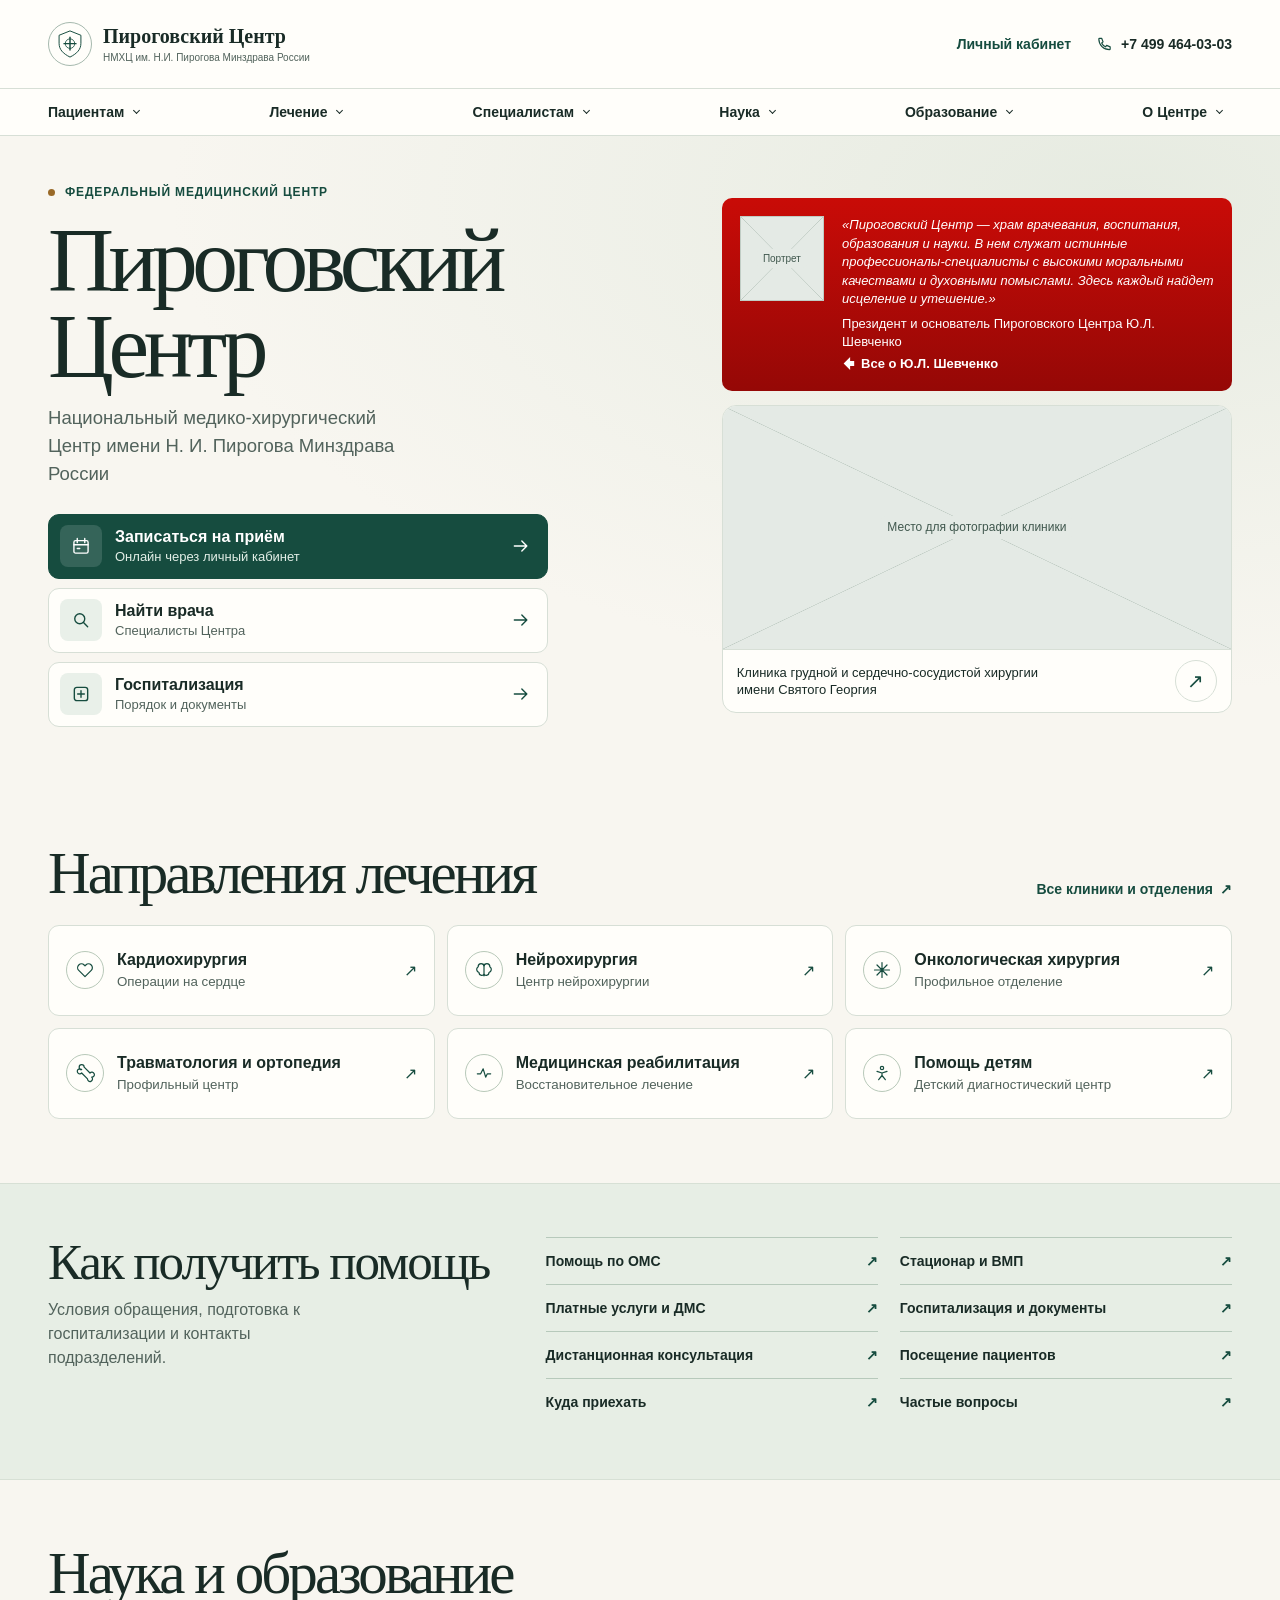
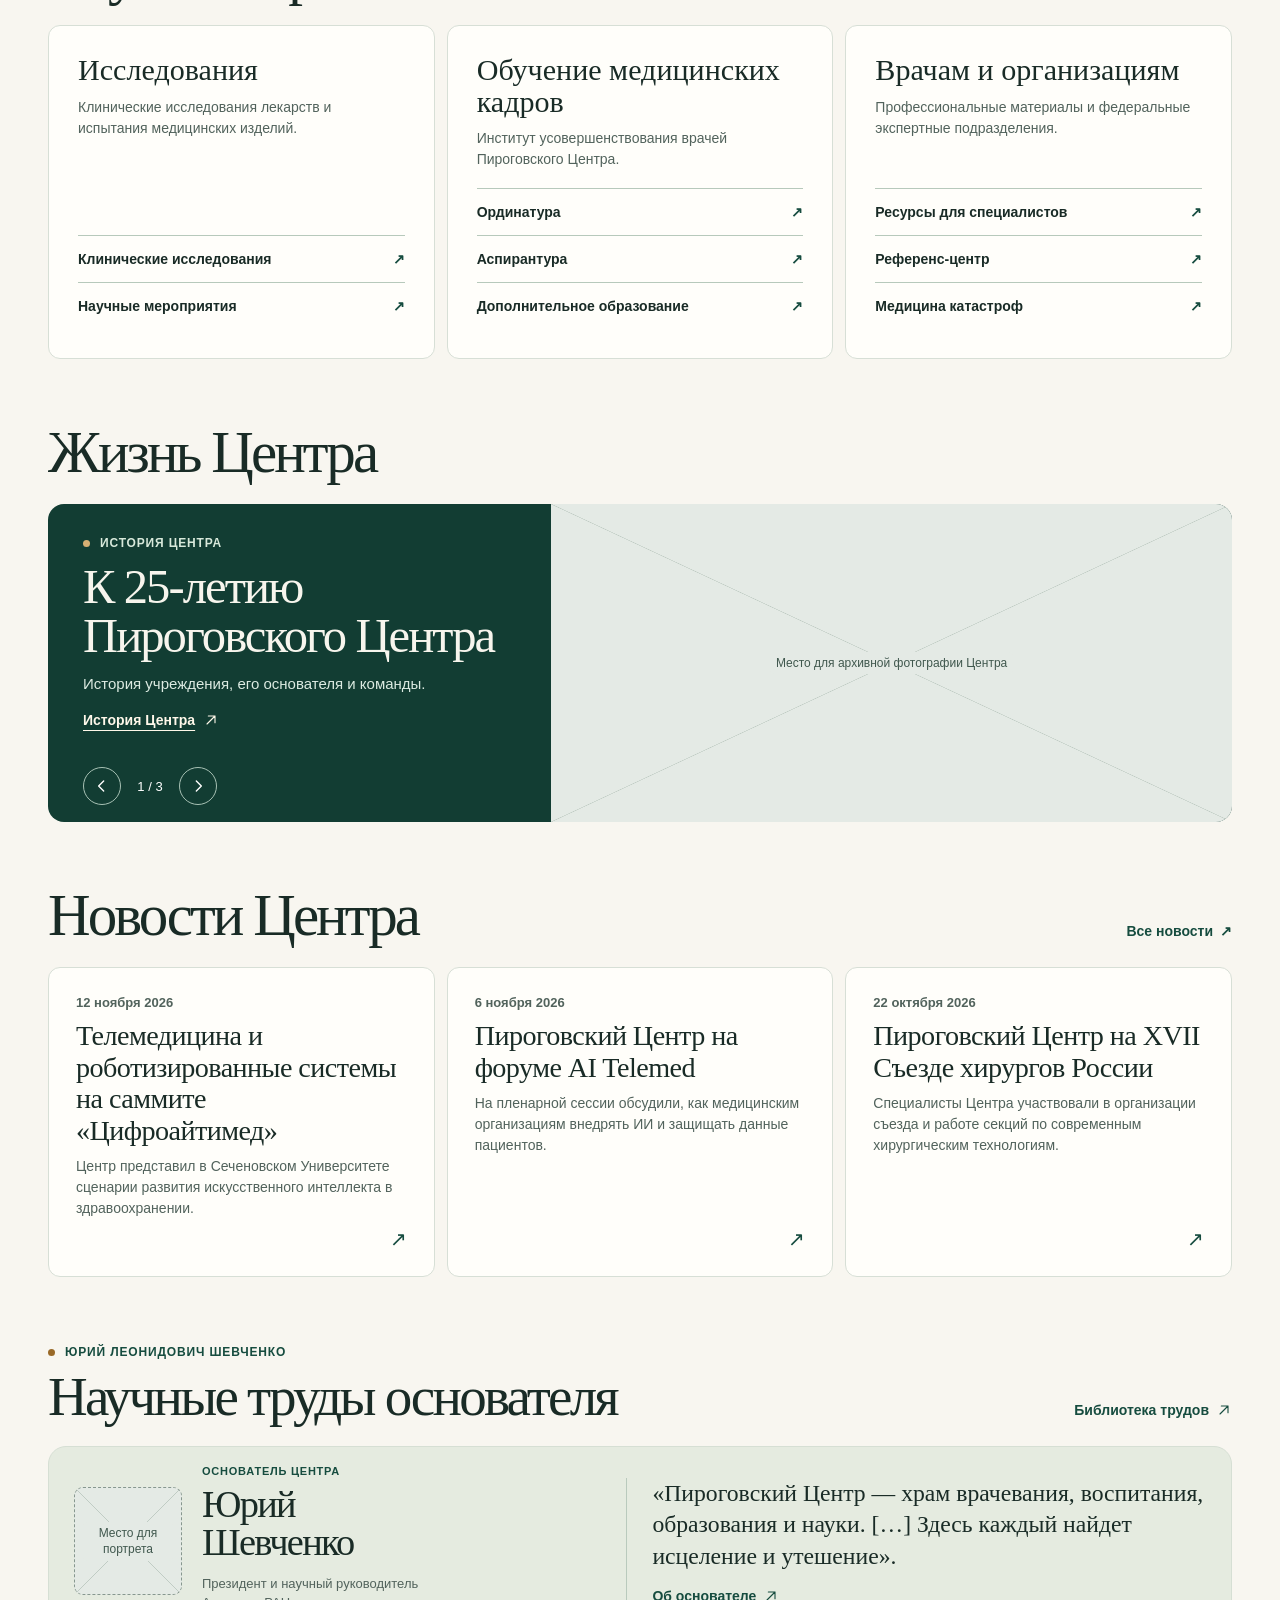
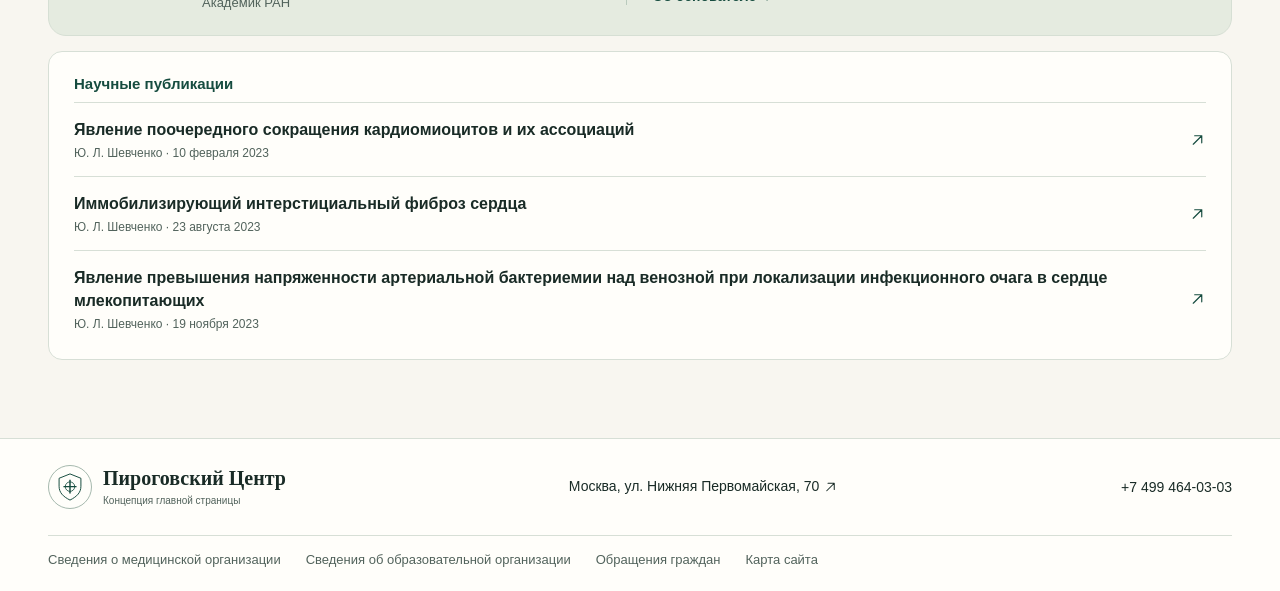
==== commit 6734d091: "Restore legacy founder banner and use photo placeholders" ====
--- a/prototype/index.html
+++ b/prototype/index.html
@@ -39,17 +39,20 @@
             <a class="action" href="https://www.pirogov-center.ru/patient/hospital/terms-admission/"><span class="action-icon"><svg aria-hidden="true" viewBox="0 0 24 24" fill="none" stroke="currentColor" stroke-width="1.65" stroke-linecap="round" stroke-linejoin="round"><rect x="4" y="4" width="16" height="16" rx="3"/><path d="M12 8v8m-4-4h8"/></svg></span><span class="action-copy"><strong>Госпитализация</strong><small>Порядок и документы</small></span><span class="action-arrow"><svg aria-hidden="true" viewBox="0 0 24 24" fill="none" stroke="currentColor" stroke-width="1.65" stroke-linecap="round" stroke-linejoin="round"><path d="M4 12h15m-6-6 6 6-6 6"/></svg></span></a>
           </div>
         </div>
-        <figure class="hero-photo">
-          <img src="assets/campus.jpg" alt="Здание клиники Пироговского Центра" width="960" height="540" fetchpriority="high">
-          <a class="founder-link" href="https://www.pirogov-center.ru/about/management/president/">
-            <img src="assets/founder-portrait.png" alt="" width="44" height="44">
-            <span>
-              <small>Президент и основатель Центра</small>
-              <strong><svg aria-hidden="true" viewBox="0 0 16 20" fill="currentColor"><path d="M2 10 10 2v5h5v6h-5v5Z"/></svg>Все о Ю.Л. Шевченко</strong>
-            </span>
+        <div class="hero-media">
+          <a class="founder-link" href="https://www.pirogov-center.ru/about/management/president/" aria-labelledby="founder-link-label">
+            <div class="photo-placeholder founder-thumbnail" aria-hidden="true"><span>Портрет</span></div>
+            <div class="founder-link-copy">
+              <blockquote cite="https://www.pirogov-center.ru/">«Пироговский Центр — храм врачевания, воспитания, образования и науки. В нем служат истинные профессионалы-специалисты с высокими моральными качествами и духовными помыслами. Здесь каждый найдет исцеление и утешение.»</blockquote>
+              <p>Президент и основатель Пироговского Центра Ю.Л. Шевченко</p>
+              <strong id="founder-link-label"><svg aria-hidden="true" viewBox="0 0 16 20" fill="currentColor"><path d="M2 10 10 2v5h5v6h-5v5Z"/></svg>Все о Ю.Л. Шевченко</strong>
+            </div>
           </a>
-          <figcaption><span>Клиника грудной и сердечно-сосудистой хирургии<br>имени Святого Георгия</span><a href="https://www.pirogov-center.ru/about/contacts/" aria-label="Адреса и контакты Центра"><span aria-hidden="true" class="route-arrow">↗</span></a></figcaption>
-        </figure>
+          <figure class="hero-photo">
+            <div class="photo-placeholder"><span>Место для фотографии клиники</span></div>
+            <figcaption><span>Клиника грудной и сердечно-сосудистой хирургии<br>имени Святого Георгия</span><a href="https://www.pirogov-center.ru/about/contacts/" aria-label="Адреса и контакты Центра"><span aria-hidden="true" class="route-arrow">↗</span></a></figcaption>
+          </figure>
+        </div>
       </div>
     </div>
 
@@ -87,7 +90,7 @@
             <p>История учреждения, его основателя и команды.</p>
             <a class="slide-link" href="https://www.pirogov-center.ru/our-history/">История Центра <svg aria-hidden="true" viewBox="0 0 24 24" fill="none" stroke="currentColor" stroke-width="1.65" stroke-linecap="round" stroke-linejoin="round"><path d="M6 18 18 6M8 6h10v10"/></svg></a>
           </div>
-          <img src="assets/campus.jpg" alt="Клиника грудной и сердечно-сосудистой хирургии имени Святого Георгия" width="960" height="540">
+          <div class="photo-placeholder slide-photo"><span>Место для архивной фотографии Центра</span></div>
         </article>
         <article class="slide" aria-roledescription="слайд" aria-label="2 из 3" hidden>
           <div class="slide-copy">
@@ -96,7 +99,7 @@
             <p>Инновационные технологии в клинической практике Центра.</p>
             <a class="slide-link" href="https://www.pirogov-center.ru/patient/innovative-technologies/">Технологии Центра <svg aria-hidden="true" viewBox="0 0 24 24" fill="none" stroke="currentColor" stroke-width="1.65" stroke-linecap="round" stroke-linejoin="round"><path d="M6 18 18 6M8 6h10v10"/></svg></a>
           </div>
-          <img src="assets/surgery.jpg" alt="Иллюстрация: медицинская команда в операционной">
+          <div class="photo-placeholder slide-photo"><span>Место для фотографии операционной</span></div>
         </article>
         <article class="slide award-slide" aria-roledescription="слайд" aria-label="3 из 3" hidden>
           <div class="slide-copy">
@@ -153,7 +156,7 @@
       </div>
         <aside class="founder" aria-labelledby="founder-name">
           <div class="founder-top">
-            <img src="assets/portrait-fallback.png" alt="Юрий Леонидович Шевченко" width="400" height="400" loading="lazy">
+            <div class="photo-placeholder founder-portrait"><span>Место для портрета</span></div>
             <div class="founder-label">
               <p>Основатель Центра</p>
               <h2 id="founder-name">Юрий<br>Шевченко</h2>
--- a/prototype/styles.css
+++ b/prototype/styles.css
@@ -17,8 +17,23 @@
 button { font: inherit; color: inherit; cursor: pointer; }
 button:focus-visible, a:focus-visible { outline: 3px solid #9c6118; outline-offset: 4px; }
 [hidden] { display: none !important; }
-img { display: block; max-width: 100%; }
 svg { width: 20px; height: 20px; flex: none; vertical-align: middle; }
+.photo-placeholder {
+  display: grid;
+  place-items: center;
+  min-width: 0;
+  padding: 8px;
+  border: 1px dashed #87978f;
+  background:
+    linear-gradient(to top right, transparent calc(50% - .6px), #c0ccc4 50%, transparent calc(50% + .6px)),
+    linear-gradient(to bottom right, transparent calc(50% - .6px), #c0ccc4 50%, transparent calc(50% + .6px)),
+    #e4eae5;
+  color: #40584e;
+  text-align: center;
+  font-size: 12px;
+  line-height: 1.35;
+}
+.photo-placeholder span { padding: 3px 6px; border-radius: 4px; background: #e4eae5; }
 .wrap { width: min(1280px, calc(100% - 96px)); margin-inline: auto; }
 .skip { position: fixed; top: 10px; left: 10px; z-index: 5; background: white; padding: 12px; transform: translateY(-150%); }
 .skip:focus { transform: translateY(0); }
@@ -60,7 +75,7 @@
 
 .founder { min-width: 0; border-radius: 18px; background: #e5ebe0; border: 1px solid #d6dfd4; padding: 24px; }
 .founder-top { display: grid; grid-template-columns: minmax(0, 1.05fr) minmax(0, 1fr); align-items: end; gap: 20px; }
-.founder-top img { width: 100%; height: auto; aspect-ratio: 1; object-fit: cover; border-radius: 9px; }
+.founder-portrait { aspect-ratio: 1; border-radius: 9px; }
 .founder-label { padding-bottom: 4px; }
 .founder-label p { color: var(--green); font-weight: 650; font-size: 11px; text-transform: uppercase; letter-spacing: .07em; margin: 0 0 9px; }
 .founder-label h2 { font-size: clamp(29px, 3.7vw, 55px); line-height: .98; letter-spacing: -.045em; margin: 0 0 12px; }
@@ -79,7 +94,7 @@
 .slide h2 { font-size: clamp(32px, 3.8vw, 54px); line-height: 1; letter-spacing: -.04em; margin: 13px 0 12px; }
 .slide p:not(.eyebrow) { margin: 0 0 17px; color: #dcebe2; line-height: 1.45; font-size: 15px; }
 .slide-link { display: inline-flex; align-items: center; gap: 8px; color: #fff8ea; font-weight: 650; font-size: 14px; text-decoration: underline; text-underline-offset: 5px; }
-.slide > img { width: 100%; height: 100%; max-height: 380px; object-fit: cover; }
+.slide-photo { border: 0; }
 .award-year { display: grid; place-items: center; min-height: 180px; font: 400 clamp(75px, 14vw, 205px)/1 var(--serif); letter-spacing: -.07em; color: #dfba7d; background: radial-gradient(ellipse at 40% 10%, #486553, #21473b 76%); }
 .carousel-controls { display: flex; position: absolute; bottom: 17px; left: 35px; align-items: center; gap: 12px; color: #fff; }
 .carousel-controls button { width: 38px; height: 38px; display: grid; place-items: center; background: transparent; border: 1px solid #a7c1b4; border-radius: 50%; }
@@ -133,7 +148,7 @@
   .founder-quote blockquote { margin-bottom: 10px; }
   .slide { grid-template-columns: minmax(0, 1fr); border-radius: 13px; }
   .slide-copy { padding: 23px 18px 67px; }
-  .slide > img, .award-year { order: -1; height: clamp(145px, 48vw, 235px); min-height: 0; }
+  .slide-photo, .award-year { order: -1; height: clamp(145px, 48vw, 235px); min-height: 0; }
   .carousel-controls { bottom: 14px; left: 18px; }
   .carousel-controls button { width: 42px; height: 42px; }
   .heritage { padding-block: 44px 48px; }
@@ -174,18 +189,20 @@
 .header-tools { display: flex; align-items: center; margin-left: auto; gap: 25px; }
 .cabinet { color: var(--green); font-weight: 650; font-size: 14px; }
 .cabinet:hover { text-decoration: underline; }
-.hero-photo { margin: 0; overflow: hidden; border-radius: 17px; isolation: isolate; position: relative; background: #cdd8ce; min-height: 360px; }
-.hero-photo > img { width: 100%; height: 100%; min-height: inherit; aspect-ratio: 1.13; object-fit: cover; object-position: 48% 50%; }
-.founder-link { position: absolute; top: 16px; right: 16px; display: flex; align-items: center; gap: 11px; padding: 7px 12px 7px 7px; border: 1px solid var(--line); border-radius: 10px; background: var(--white); box-shadow: 0 4px 14px #09251f26; }
-.founder-link img { flex: none; width: 44px; height: 44px; object-fit: cover; border-radius: 6px; }
-.founder-link strong, .founder-link small { display: block; line-height: 1.25; }
-.founder-link strong { display: flex; align-items: center; gap: 5px; margin-top: 3px; font-size: 14px; }
-.founder-link small { color: var(--soft); font-size: 11px; }
-.founder-link svg { width: 13px; height: 17px; color: var(--green); }
+.hero-media { display: grid; gap: 14px; min-width: 0; }
+.hero-photo { margin: 0; overflow: hidden; border-radius: 14px; border: 1px solid var(--line); background: var(--white); }
+.hero-photo > .photo-placeholder { min-height: clamp(160px, 19vw, 275px); border: 0; }
+.founder-link { display: grid; grid-template-columns: clamp(64px, 6.6vw, 94px) minmax(0, 1fr); gap: clamp(12px, 1.4vw, 20px); align-items: start; padding: clamp(14px, 1.4vw, 20px); border-radius: 10px; color: #fff; background: linear-gradient(#c90b07, #950806); }
+.founder-thumbnail { aspect-ratio: 1; padding: 4px; border: 1px solid #c0ccc4; font-size: 10px; }
+.founder-link-copy { font-size: 13px; line-height: 1.42; }
+.founder-link blockquote { margin: 0; font-style: italic; }
+.founder-link p { margin: 6px 0 3px; }
+.founder-link strong { display: flex; align-items: center; gap: 6px; font-size: 13px; font-weight: 650; }
+.founder-link svg { width: 13px; height: 17px; }
 .founder-link:hover strong { text-decoration: underline; text-underline-offset: 3px; }
-.hero-photo figcaption { position: absolute; inset: auto 0 0; display: flex; gap: 14px; justify-content: space-between; align-items: end; padding: 40px 22px 17px; color: white; background: linear-gradient(transparent, #09251fe8); font-size: 13px; line-height: 1.35; }
-.hero-photo figcaption a { flex: none; width: 42px; height: 42px; display: grid; place-items: center; border: 1px solid #ffffff90; border-radius: 50%; font-size: 20px; }
-.hero-photo figcaption a:hover { background: #ffffff23; }
+.hero-photo figcaption { display: flex; gap: 14px; justify-content: space-between; align-items: center; padding: 10px 14px; border-top: 1px solid var(--line); font-size: 13px; line-height: 1.35; }
+.hero-photo figcaption a { flex: none; width: 42px; height: 42px; display: grid; place-items: center; border: 1px solid var(--line); border-radius: 50%; color: var(--green); font-size: 20px; }
+.hero-photo figcaption a:hover { background: #e9f0e9; }
 .page-section { padding-block: clamp(36px, 5vw, 70px); }
 .page-section h2, .centre-heading h2, .news h2 { font-size: clamp(35px, 4.8vw, 59px); margin: 0; }
 .clinical-grid, .academic-grid { display: grid; grid-template-columns: repeat(3, minmax(0, 1fr)); gap: 12px; }
@@ -234,11 +251,9 @@
   .header-tools { gap: 16px; }
 }
 @media (max-width: 700px) {
-  .hero-photo { min-height: 0; border-radius: 12px; }
-  .hero-photo > img { aspect-ratio: 1.65; }
-  .founder-link { top: 10px; right: 10px; gap: 8px; }
-  .founder-link img { width: 36px; height: 36px; }
-  .hero-photo figcaption { padding-inline: 14px; padding-bottom: 10px; }
+  .hero-photo { border-radius: 12px; }
+  .hero-photo > .photo-placeholder { min-height: 0; aspect-ratio: 1.75; }
+  .founder-link { grid-template-columns: 60px minmax(0, 1fr); }
   .patient-grid, .academic-grid, .heritage .founder { grid-template-columns: minmax(0, 1fr); gap: 17px; }
   .news-grid { grid-template-columns: minmax(0, 1fr); }
   .heritage .founder { padding: 15px; }
